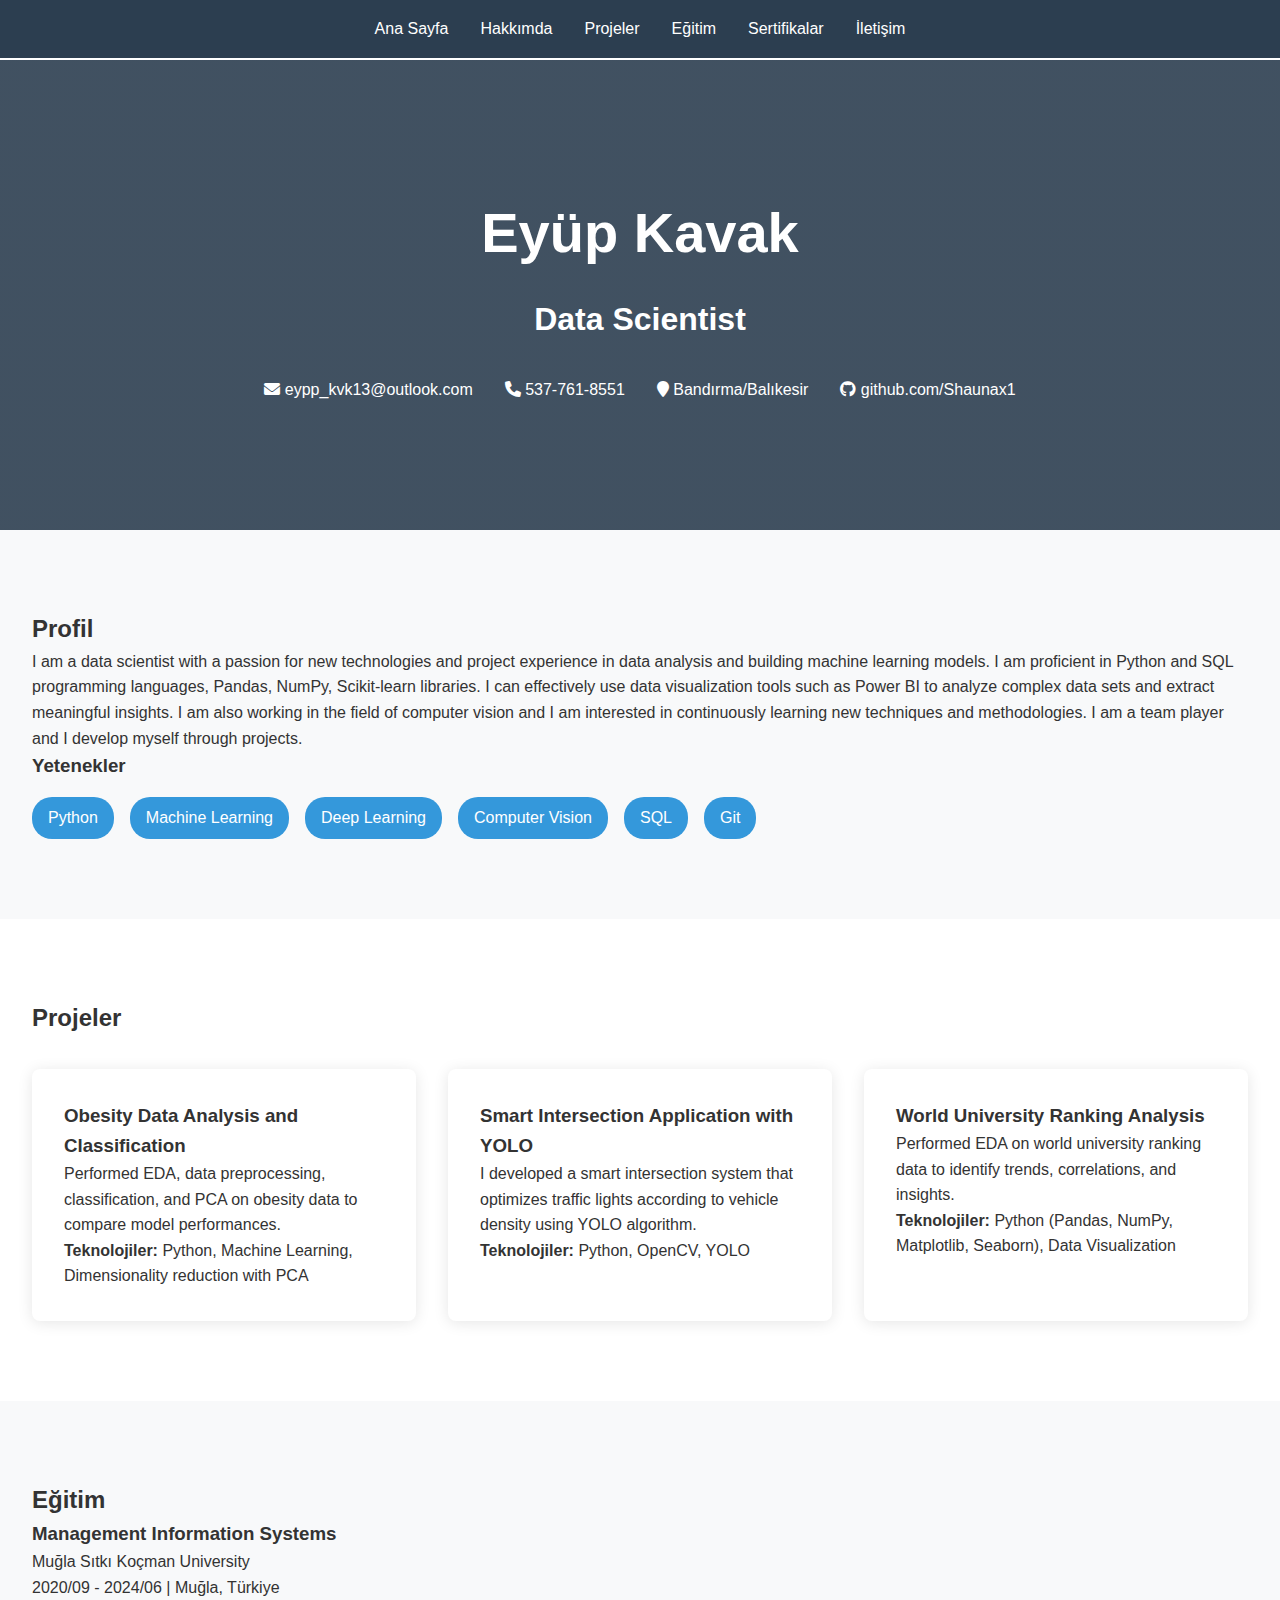
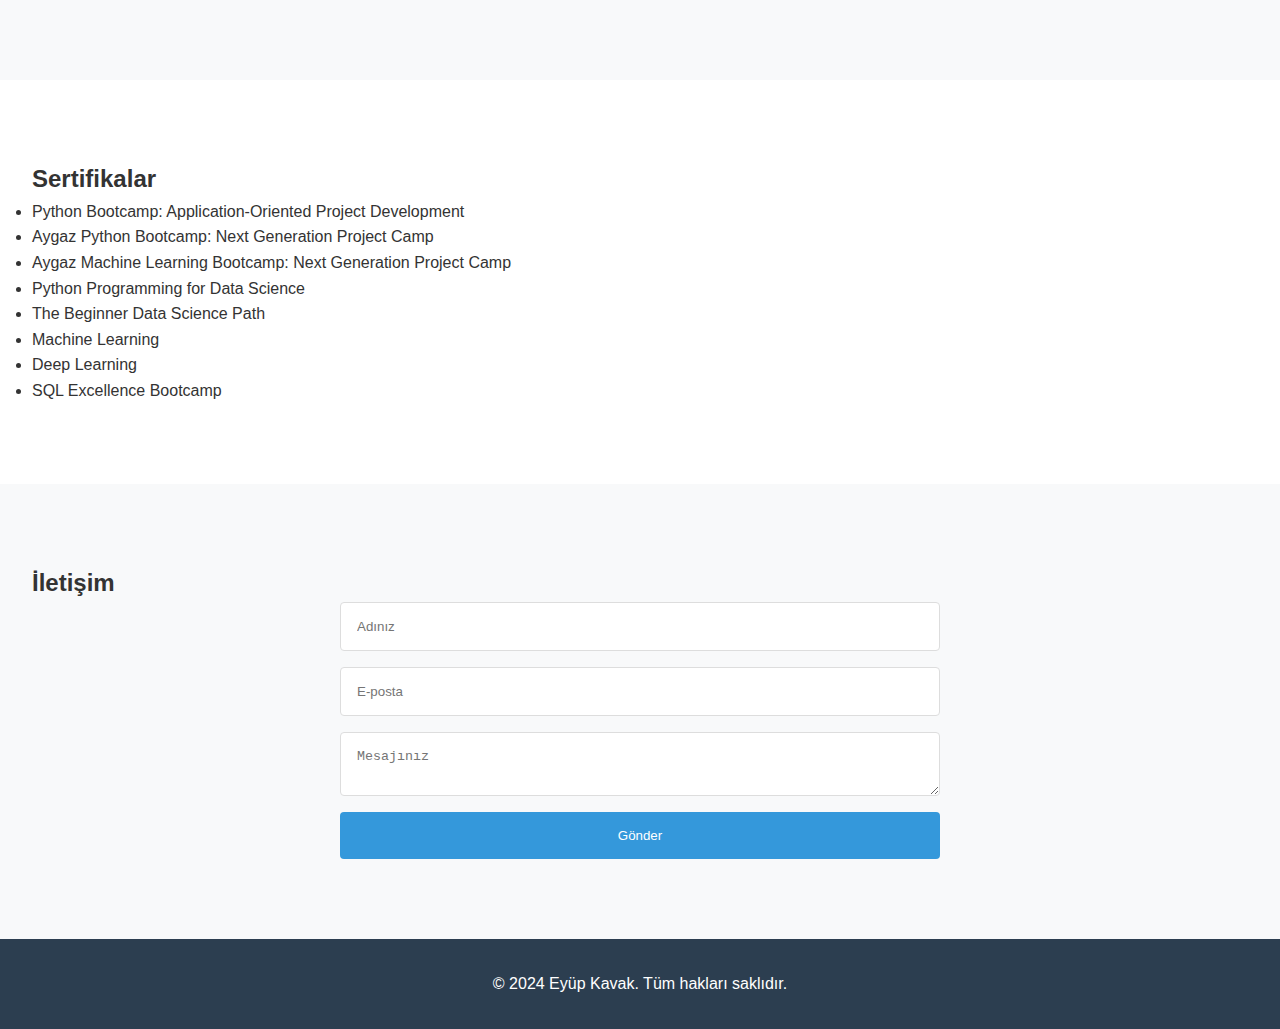
==== index.html @ c828c479 "Dosya ismi düzeltildi" ====
<!DOCTYPE html>
<html lang="tr">
<head>
    <meta charset="UTF-8">
    <meta name="viewport" content="width=device-width, initial-scale=1.0">
    <title>Eyüp Kavak - Data Scientist</title>
    <link rel="stylesheet" href="style.css">
    <!-- Font Awesome ikonları için -->
    <link rel="stylesheet" href="https://cdnjs.cloudflare.com/ajax/libs/font-awesome/6.0.0/css/all.min.css">
</head>
<body>
    <header>
        <nav>
            <ul>
                <li><a href="#anasayfa">Ana Sayfa</a></li>
                <li><a href="#hakkimda">Hakkımda</a></li>
                <li><a href="#projeler">Projeler</a></li>
                <li><a href="#egitim">Eğitim</a></li>
                <li><a href="#sertifikalar">Sertifikalar</a></li>
                <li><a href="#iletisim">İletişim</a></li>
            </ul>
        </nav>
    </header>

    <main>
        <section id="anasayfa" class="hero">
            <h1>Eyüp Kavak</h1>
            <h2>Data Scientist</h2>
            <div class="contact-info">
                <p><i class="fas fa-envelope"></i> eypp_kvk13@outlook.com</p>
                <p><i class="fas fa-phone"></i> 537-761-8551</p>
                <p><i class="fas fa-map-marker"></i> Bandırma/Balıkesir</p>
                <p><i class="fab fa-github"></i> github.com/Shaunax1</p>
            </div>
        </section>

        <section id="hakkimda">
            <h2>Profil</h2>
            <p>I am a data scientist with a passion for new technologies and project experience in data analysis and building machine learning models. I am proficient in Python and SQL programming languages, Pandas, NumPy, Scikit-learn libraries. I can effectively use data visualization tools such as Power BI to analyze complex data sets and extract meaningful insights. I am also working in the field of computer vision and I am interested in continuously learning new techniques and methodologies. I am a team player and I develop myself through projects.</p>
            
            <div class="skills">
                <h3>Yetenekler</h3>
                <ul>
                    <li>Python</li>
                    <li>Machine Learning</li>
                    <li>Deep Learning</li>
                    <li>Computer Vision</li>
                    <li>SQL</li>
                    <li>Git</li>
                </ul>
            </div>
        </section>

        <section id="projeler">
            <h2>Projeler</h2>
            <div class="proje-container">
                <div class="proje-kart">
                    <h3>Obesity Data Analysis and Classification</h3>
                    <p>Performed EDA, data preprocessing, classification, and PCA on obesity data to compare model performances.</p>
                    <p><strong>Teknolojiler:</strong> Python, Machine Learning, Dimensionality reduction with PCA</p>
                </div>

                <div class="proje-kart">
                    <h3>Smart Intersection Application with YOLO</h3>
                    <p>I developed a smart intersection system that optimizes traffic lights according to vehicle density using YOLO algorithm.</p>
                    <p><strong>Teknolojiler:</strong> Python, OpenCV, YOLO</p>
                </div>

                <div class="proje-kart">
                    <h3>World University Ranking Analysis</h3>
                    <p>Performed EDA on world university ranking data to identify trends, correlations, and insights.</p>
                    <p><strong>Teknolojiler:</strong> Python (Pandas, NumPy, Matplotlib, Seaborn), Data Visualization</p>
                </div>
            </div>
        </section>

        <section id="egitim">
            <h2>Eğitim</h2>
            <div class="egitim-kart">
                <h3>Management Information Systems</h3>
                <p>Muğla Sıtkı Koçman University</p>
                <p>2020/09 - 2024/06 | Muğla, Türkiye</p>
            </div>
        </section>

        <section id="sertifikalar">
            <h2>Sertifikalar</h2>
            <ul class="sertifika-list">
                <li>Python Bootcamp: Application-Oriented Project Development</li>
                <li>Aygaz Python Bootcamp: Next Generation Project Camp</li>
                <li>Aygaz Machine Learning Bootcamp: Next Generation Project Camp</li>
                <li>Python Programming for Data Science</li>
                <li>The Beginner Data Science Path</li>
                <li>Machine Learning</li>
                <li>Deep Learning</li>
                <li>SQL Excellence Bootcamp</li>
            </ul>
        </section>

        <section id="iletisim">
            <h2>İletişim</h2>
            <form>
                <input type="text" placeholder="Adınız">
                <input type="email" placeholder="E-posta">
                <textarea placeholder="Mesajınız"></textarea>
                <button type="submit">Gönder</button>
            </form>
        </section>
    </main>

    <footer>
        <p>&copy; 2024 Eyüp Kavak. Tüm hakları saklıdır.</p>
    </footer>
</body>
</html>
---- style.css ----
* {
    margin: 0;
    padding: 0;
    box-sizing: border-box;
}

:root {
    --primary-color: #2c3e50;
    --secondary-color: #3498db;
    --text-color: #333;
    --light-bg: #f8f9fa;
    --transition: all 0.3s ease;
}

body {
    font-family: 'Segoe UI', Tahoma, Geneva, Verdana, sans-serif;
    line-height: 1.6;
    color: var(--text-color);
}

/* Header ve Navigasyon */
header {
    background-color: var(--primary-color);
    padding: 1rem 0;
    position: fixed;
    width: 100%;
    top: 0;
    z-index: 1000;
}

nav ul {
    display: flex;
    justify-content: center;
    list-style: none;
    gap: 2rem;
}

nav a {
    color: white;
    text-decoration: none;
    font-weight: 500;
    transition: var(--transition);
}

nav a:hover {
    color: var(--secondary-color);
}

/* Ana Bölüm Stilleri */
main {
    margin-top: 60px;
}

section {
    padding: 5rem 2rem;
}

section:nth-child(even) {
    background-color: var(--light-bg);
}

/* Hero Bölümü */
.hero {
    text-align: center;
    padding: 8rem 2rem;
    background: linear-gradient(rgba(44, 62, 80, 0.9), rgba(44, 62, 80, 0.9)),
                url('path/to/your/background-image.jpg');
    background-size: cover;
    color: white;
}

.hero h1 {
    font-size: 3.5rem;
    margin-bottom: 1rem;
}

.hero h2 {
    font-size: 2rem;
    margin-bottom: 2rem;
}

.contact-info {
    display: flex;
    justify-content: center;
    gap: 2rem;
    flex-wrap: wrap;
}

/* Projeler Bölümü */
.proje-container {
    display: grid;
    grid-template-columns: repeat(auto-fit, minmax(300px, 1fr));
    gap: 2rem;
    margin-top: 2rem;
}

.proje-kart {
    background: white;
    padding: 2rem;
    border-radius: 8px;
    box-shadow: 0 2px 15px rgba(0,0,0,0.1);
    transition: var(--transition);
}

.proje-kart:hover {
    transform: translateY(-5px);
}

/* Yetenekler Bölümü */
.skills ul {
    display: flex;
    flex-wrap: wrap;
    gap: 1rem;
    margin-top: 1rem;
}

.skills li {
    background: var(--secondary-color);
    color: white;
    padding: 0.5rem 1rem;
    border-radius: 20px;
    list-style: none;
}

/* İletişim Formu */
form {
    max-width: 600px;
    margin: 0 auto;
    display: flex;
    flex-direction: column;
    gap: 1rem;
}

input, textarea {
    padding: 1rem;
    border: 1px solid #ddd;
    border-radius: 4px;
}

button {
    background: var(--secondary-color);
    color: white;
    padding: 1rem;
    border: none;
    border-radius: 4px;
    cursor: pointer;
    transition: var(--transition);
}

button:hover {
    background: var(--primary-color);
}

/* Footer */
footer {
    background: var(--primary-color);
    color: white;
    text-align: center;
    padding: 2rem;
}

/* Responsive Tasarım */
@media (max-width: 768px) {
    nav ul {
        flex-direction: column;
        align-items: center;
        padding: 1rem;
    }
    
    .hero {
        padding: 6rem 1rem;
    }
    
    .contact-info {
        flex-direction: column;
        gap: 1rem;
    }
}
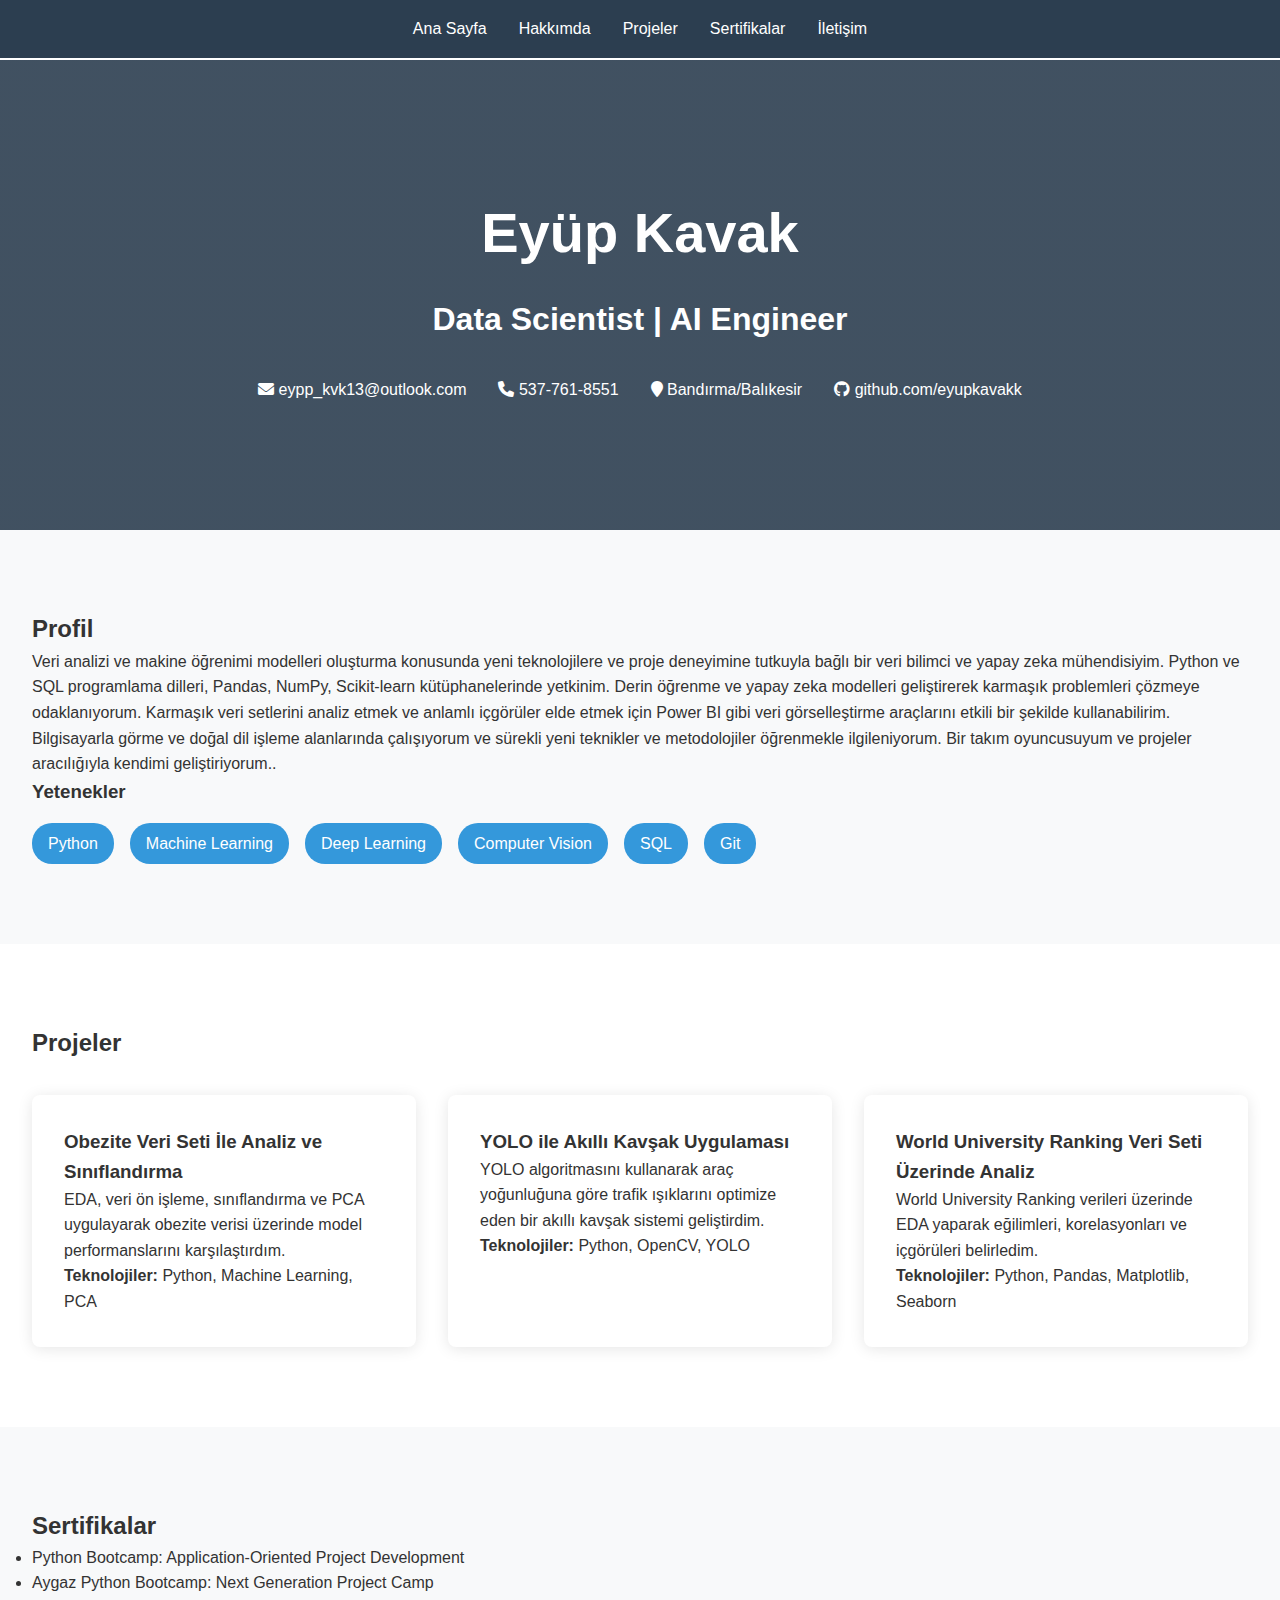
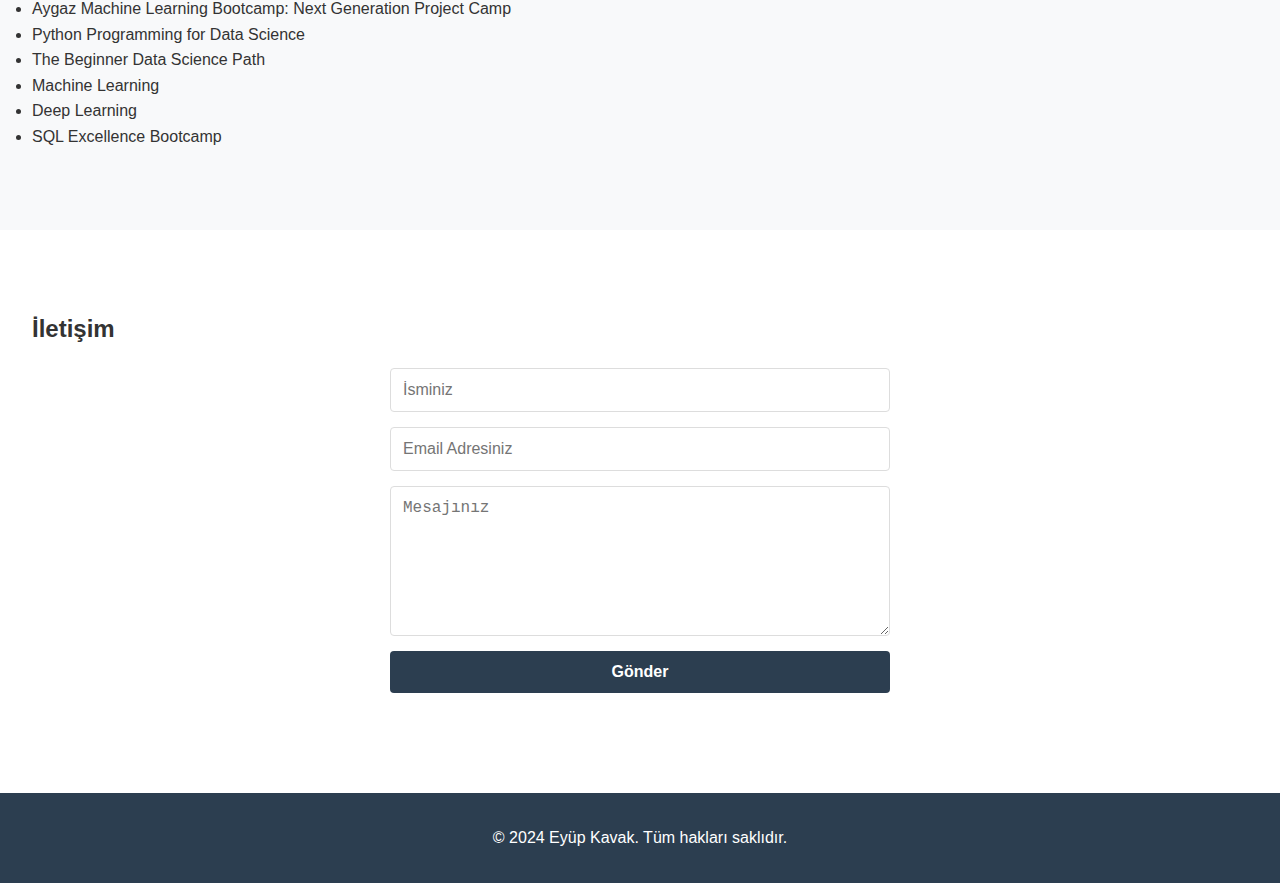
==== commit 7ad1ae4d: "version-2" ====
--- a/index.html
+++ b/index.html
@@ -3,9 +3,8 @@
 <head>
     <meta charset="UTF-8">
     <meta name="viewport" content="width=device-width, initial-scale=1.0">
-    <title>Eyüp Kavak - Data Scientist</title>
+    <title>Eyüp Kavak - Data Scientist | AI Engineer</title>
     <link rel="stylesheet" href="style.css">
-    <!-- Font Awesome ikonları için -->
     <link rel="stylesheet" href="https://cdnjs.cloudflare.com/ajax/libs/font-awesome/6.0.0/css/all.min.css">
 </head>
 <body>
@@ -15,7 +14,6 @@
                 <li><a href="#anasayfa">Ana Sayfa</a></li>
                 <li><a href="#hakkimda">Hakkımda</a></li>
                 <li><a href="#projeler">Projeler</a></li>
-                <li><a href="#egitim">Eğitim</a></li>
                 <li><a href="#sertifikalar">Sertifikalar</a></li>
                 <li><a href="#iletisim">İletişim</a></li>
             </ul>
@@ -25,18 +23,18 @@
     <main>
         <section id="anasayfa" class="hero">
             <h1>Eyüp Kavak</h1>
-            <h2>Data Scientist</h2>
+            <h2>Data Scientist | AI Engineer</h2>
             <div class="contact-info">
                 <p><i class="fas fa-envelope"></i> eypp_kvk13@outlook.com</p>
                 <p><i class="fas fa-phone"></i> 537-761-8551</p>
                 <p><i class="fas fa-map-marker"></i> Bandırma/Balıkesir</p>
-                <p><i class="fab fa-github"></i> github.com/Shaunax1</p>
+                <p><i class="fab fa-github"></i> github.com/eyupkavakk</p>
             </div>
         </section>
 
         <section id="hakkimda">
             <h2>Profil</h2>
-            <p>I am a data scientist with a passion for new technologies and project experience in data analysis and building machine learning models. I am proficient in Python and SQL programming languages, Pandas, NumPy, Scikit-learn libraries. I can effectively use data visualization tools such as Power BI to analyze complex data sets and extract meaningful insights. I am also working in the field of computer vision and I am interested in continuously learning new techniques and methodologies. I am a team player and I develop myself through projects.</p>
+            <p>Veri analizi ve makine öğrenimi modelleri oluşturma konusunda yeni teknolojilere ve proje deneyimine tutkuyla bağlı bir veri bilimci ve yapay zeka mühendisiyim. Python ve SQL programlama dilleri, Pandas, NumPy, Scikit-learn kütüphanelerinde yetkinim. Derin öğrenme ve yapay zeka modelleri geliştirerek karmaşık problemleri çözmeye odaklanıyorum. Karmaşık veri setlerini analiz etmek ve anlamlı içgörüler elde etmek için Power BI gibi veri görselleştirme araçlarını etkili bir şekilde kullanabilirim. Bilgisayarla görme ve doğal dil işleme alanlarında çalışıyorum ve sürekli yeni teknikler ve metodolojiler öğrenmekle ilgileniyorum. Bir takım oyuncusuyum ve projeler aracılığıyla kendimi geliştiriyorum..</p>
             
             <div class="skills">
                 <h3>Yetenekler</h3>
@@ -55,31 +53,23 @@
             <h2>Projeler</h2>
             <div class="proje-container">
                 <div class="proje-kart">
-                    <h3>Obesity Data Analysis and Classification</h3>
-                    <p>Performed EDA, data preprocessing, classification, and PCA on obesity data to compare model performances.</p>
-                    <p><strong>Teknolojiler:</strong> Python, Machine Learning, Dimensionality reduction with PCA</p>
+                     <h3>Obezite Veri Seti İle Analiz ve Sınıflandırma</h3> 
+                     <p>EDA, veri ön işleme, sınıflandırma ve PCA uygulayarak obezite verisi üzerinde model performanslarını karşılaştırdım.</p> 
+                     <p><strong>Teknolojiler:</strong> Python, Machine Learning, PCA</p> 
                 </div>
 
-                <div class="proje-kart">
-                    <h3>Smart Intersection Application with YOLO</h3>
-                    <p>I developed a smart intersection system that optimizes traffic lights according to vehicle density using YOLO algorithm.</p>
-                    <p><strong>Teknolojiler:</strong> Python, OpenCV, YOLO</p>
+                <div class="proje-kart"> 
+                    <h3>YOLO ile Akıllı Kavşak Uygulaması</h3>
+                     <p>YOLO algoritmasını kullanarak araç yoğunluğuna göre trafik ışıklarını optimize eden bir akıllı kavşak sistemi geliştirdim.</p> 
+                     <p><strong>Teknolojiler:</strong> Python, OpenCV, YOLO</p> 
                 </div>
 
-                <div class="proje-kart">
-                    <h3>World University Ranking Analysis</h3>
-                    <p>Performed EDA on world university ranking data to identify trends, correlations, and insights.</p>
-                    <p><strong>Teknolojiler:</strong> Python (Pandas, NumPy, Matplotlib, Seaborn), Data Visualization</p>
+                <div class="proje-kart"> 
+                    <h3>World University Ranking Veri Seti Üzerinde Analiz</h3> 
+                    <p>World University Ranking verileri üzerinde EDA yaparak eğilimleri, korelasyonları ve içgörüleri belirledim.</p> 
+                    <p><strong>Teknolojiler:</strong> Python, Pandas, Matplotlib, Seaborn</p> 
                 </div>
-            </div>
-        </section>
 
-        <section id="egitim">
-            <h2>Eğitim</h2>
-            <div class="egitim-kart">
-                <h3>Management Information Systems</h3>
-                <p>Muğla Sıtkı Koçman University</p>
-                <p>2020/09 - 2024/06 | Muğla, Türkiye</p>
             </div>
         </section>
 
@@ -99,10 +89,12 @@
 
         <section id="iletisim">
             <h2>İletişim</h2>
-            <form>
-                <input type="text" placeholder="Adınız">
-                <input type="email" placeholder="E-posta">
-                <textarea placeholder="Mesajınız"></textarea>
+            <form action="https://formsubmit.co/eypp_kvk13@outlook.com" method="POST">
+                <input type="hidden" name="_captcha" value="false">
+                <input type="hidden" name="_next" value="https://eyupkavakk.github.io/tesekkurler.html">
+                <input type="text" name="name" placeholder="İsminiz" required>
+                <input type="email" name="email" placeholder="Email Adresiniz" required>
+                <textarea name="message" placeholder="Mesajınız" required></textarea>
                 <button type="submit">Gönder</button>
             </form>
         </section>
--- a/style.css
+++ b/style.css
@@ -18,7 +18,6 @@
     color: var(--text-color);
 }
 
-/* Header ve Navigasyon */
 header {
     background-color: var(--primary-color);
     padding: 1rem 0;
@@ -46,7 +45,7 @@
     color: var(--secondary-color);
 }
 
-/* Ana Bölüm Stilleri */
+
 main {
     margin-top: 60px;
 }
@@ -59,7 +58,6 @@
     background-color: var(--light-bg);
 }
 
-/* Hero Bölümü */
 .hero {
     text-align: center;
     padding: 8rem 2rem;
@@ -86,7 +84,6 @@
     flex-wrap: wrap;
 }
 
-/* Projeler Bölümü */
 .proje-container {
     display: grid;
     grid-template-columns: repeat(auto-fit, minmax(300px, 1fr));
@@ -106,7 +103,7 @@
     transform: translateY(-5px);
 }
 
-/* Yetenekler Bölümü */
+
 .skills ul {
     display: flex;
     flex-wrap: wrap;
@@ -122,33 +119,40 @@
     list-style: none;
 }
 
-/* İletişim Formu */
 form {
-    max-width: 600px;
-    margin: 0 auto;
     display: flex;
     flex-direction: column;
-    gap: 1rem;
+    gap: 15px;
+    max-width: 500px;
+    margin: 20px auto;
 }
 
 input, textarea {
-    padding: 1rem;
+    padding: 12px;
     border: 1px solid #ddd;
     border-radius: 4px;
+    font-size: 16px;
+}
+
+textarea {
+    min-height: 150px;
+    resize: vertical;
 }
 
 button {
-    background: var(--secondary-color);
+    padding: 12px 24px;
+    background-color: #2c3e50;
     color: white;
-    padding: 1rem;
     border: none;
     border-radius: 4px;
     cursor: pointer;
-    transition: var(--transition);
+    font-size: 16px;
+    font-weight: bold;
+    transition: background-color 0.3s;
 }
 
 button:hover {
-    background: var(--primary-color);
+    background-color: #34495e;
 }
 
 /* Footer */
@@ -159,7 +163,6 @@
     padding: 2rem;
 }
 
-/* Responsive Tasarım */
 @media (max-width: 768px) {
     nav ul {
         flex-direction: column;
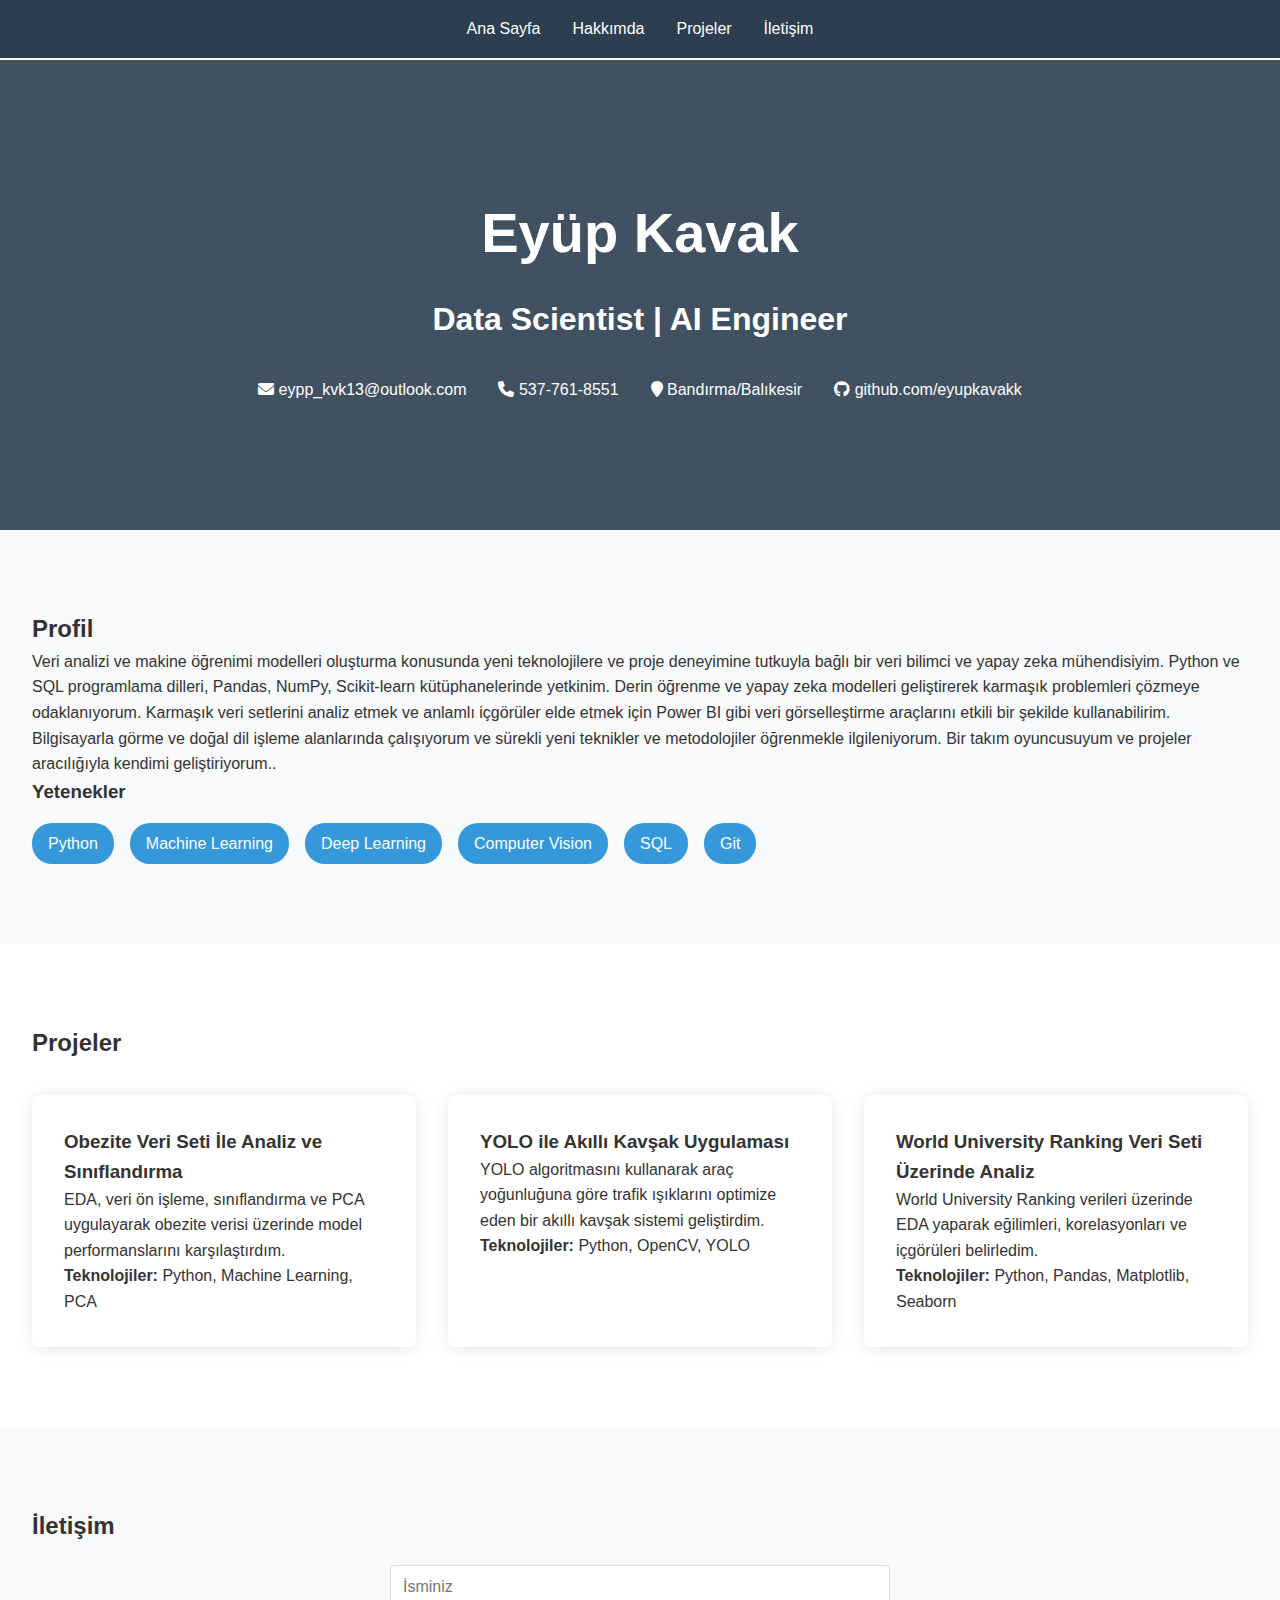
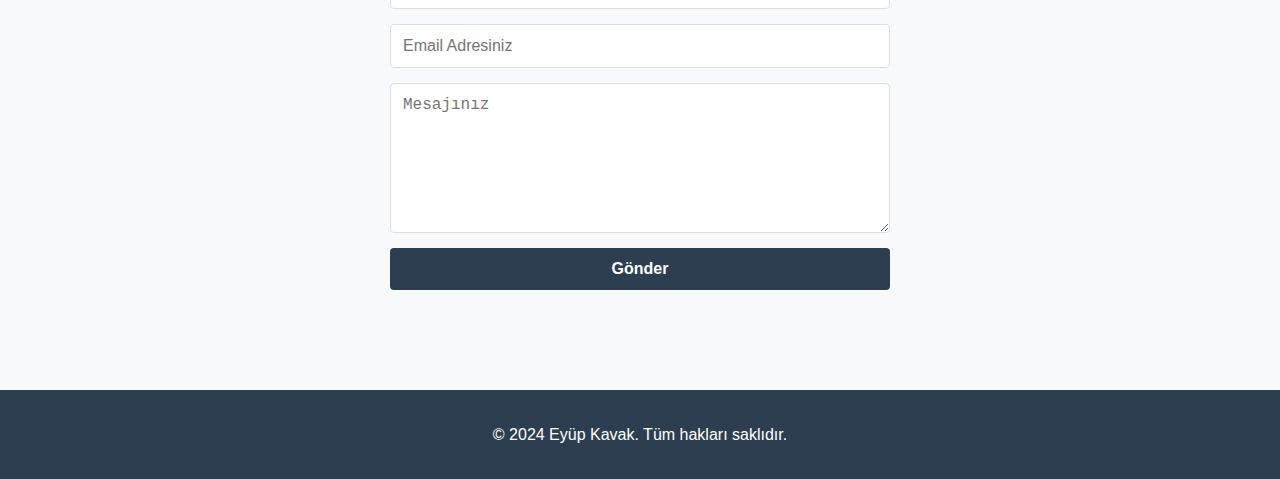
==== commit 8101759a: "Gereksiz yerler silindi ve bazı eklemeler yapıldı" ====
--- a/index.html
+++ b/index.html
@@ -14,7 +14,6 @@
                 <li><a href="#anasayfa">Ana Sayfa</a></li>
                 <li><a href="#hakkimda">Hakkımda</a></li>
                 <li><a href="#projeler">Projeler</a></li>
-                <li><a href="#sertifikalar">Sertifikalar</a></li>
                 <li><a href="#iletisim">İletişim</a></li>
             </ul>
         </nav>
@@ -73,29 +72,19 @@
             </div>
         </section>
 
-        <section id="sertifikalar">
-            <h2>Sertifikalar</h2>
-            <ul class="sertifika-list">
-                <li>Python Bootcamp: Application-Oriented Project Development</li>
-                <li>Aygaz Python Bootcamp: Next Generation Project Camp</li>
-                <li>Aygaz Machine Learning Bootcamp: Next Generation Project Camp</li>
-                <li>Python Programming for Data Science</li>
-                <li>The Beginner Data Science Path</li>
-                <li>Machine Learning</li>
-                <li>Deep Learning</li>
-                <li>SQL Excellence Bootcamp</li>
-            </ul>
-        </section>
-
         <section id="iletisim">
             <h2>İletişim</h2>
-            <form action="https://formsubmit.co/eypp_kvk13@outlook.com" method="POST">
-                <input type="hidden" name="_captcha" value="false">
-                <input type="hidden" name="_next" value="https://eyupkavakk.github.io/tesekkurler.html">
+            <form action="https://api.web3forms.com/submit" method="POST">
+
+                <input type="hidden" name="access_key" value="48c2cbcb-71ba-422c-84d1-360069549059">
+                
                 <input type="text" name="name" placeholder="İsminiz" required>
                 <input type="email" name="email" placeholder="Email Adresiniz" required>
                 <textarea name="message" placeholder="Mesajınız" required></textarea>
-                <button type="submit">Gönder</button>
+                
+                <button type="submit" id="submit-btn">
+                    <span>Gönder</span>
+                </button>
             </form>
         </section>
     </main>
--- a/style.css
+++ b/style.css
@@ -140,6 +140,8 @@
 }
 
 button {
+    position: relative;
+    overflow: hidden;
     padding: 12px 24px;
     background-color: #2c3e50;
     color: white;
@@ -155,7 +157,35 @@
     background-color: #34495e;
 }
 
-/* Footer */
+button.loading span {
+    visibility: hidden;
+}
+
+button.loading::after {
+    content: "";
+    position: absolute;
+    width: 16px;
+    height: 16px;
+    top: 0;
+    left: 0;
+    right: 0;
+    bottom: 0;
+    margin: auto;
+    border: 3px solid transparent;
+    border-top-color: #ffffff;
+    border-radius: 50%;
+    animation: button-loading-spinner 1s ease infinite;
+}
+
+@keyframes button-loading-spinner {
+    from {
+        transform: rotate(0turn);
+    }
+    to {
+        transform: rotate(1turn);
+    }
+}
+
 footer {
     background: var(--primary-color);
     color: white;
